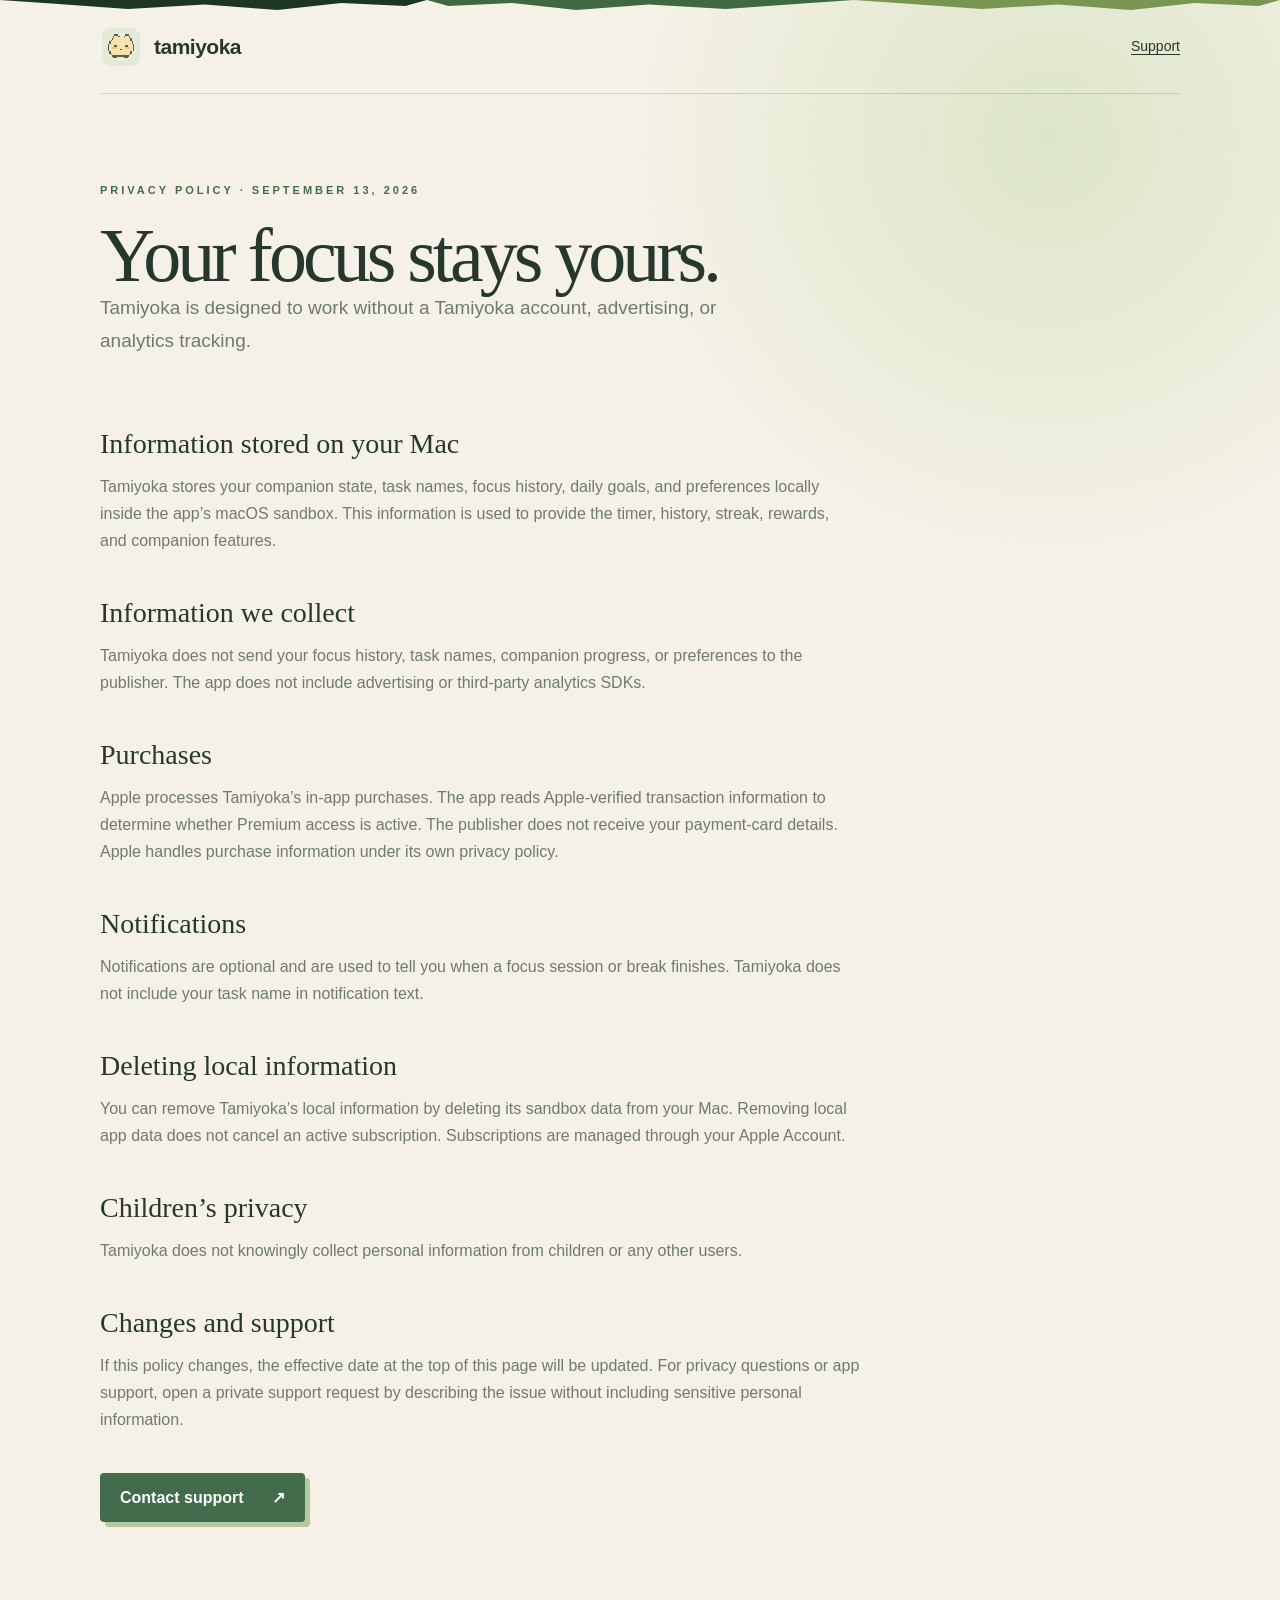
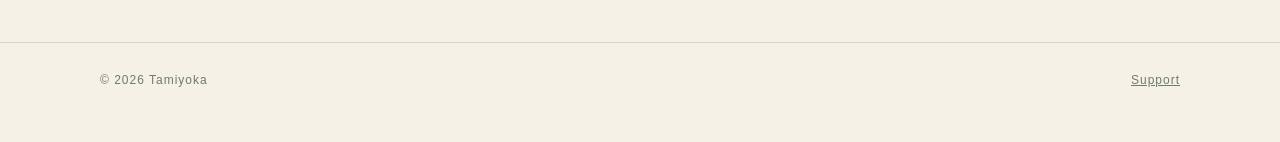
==== privacy.html @ 180ba118 "Add Tamiyoka support and privacy pages" ====
<!doctype html>
<html lang="en">
<head>
  <meta charset="utf-8">
  <meta name="viewport" content="width=device-width, initial-scale=1">
  <meta name="description" content="Tamiyoka privacy policy.">
  <title>Privacy Policy · Tamiyoka</title>
  <link rel="icon" href="icon.png">
  <link rel="stylesheet" href="styles.css">
</head>
<body>
  <div class="canopy" aria-hidden="true"><span></span><span></span><span></span></div>
  <main>
    <nav>
      <a class="brand" href="./"><img src="icon.png" alt=""><span>tamiyoka</span></a>
      <a href="./">Support</a>
    </nav>
    <article class="policy">
      <div class="eyebrow">PRIVACY POLICY · SEPTEMBER 13, 2026</div>
      <h1>Your focus stays yours.</h1>
      <p class="lede">Tamiyoka is designed to work without a Tamiyoka account, advertising, or analytics tracking.</p>

      <h2>Information stored on your Mac</h2>
      <p>Tamiyoka stores your companion state, task names, focus history, daily goals, and preferences locally inside the app’s macOS sandbox. This information is used to provide the timer, history, streak, rewards, and companion features.</p>

      <h2>Information we collect</h2>
      <p>Tamiyoka does not send your focus history, task names, companion progress, or preferences to the publisher. The app does not include advertising or third-party analytics SDKs.</p>

      <h2>Purchases</h2>
      <p>Apple processes Tamiyoka’s in-app purchases. The app reads Apple-verified transaction information to determine whether Premium access is active. The publisher does not receive your payment-card details. Apple handles purchase information under its own privacy policy.</p>

      <h2>Notifications</h2>
      <p>Notifications are optional and are used to tell you when a focus session or break finishes. Tamiyoka does not include your task name in notification text.</p>

      <h2>Deleting local information</h2>
      <p>You can remove Tamiyoka’s local information by deleting its sandbox data from your Mac. Removing local app data does not cancel an active subscription. Subscriptions are managed through your Apple Account.</p>

      <h2>Children’s privacy</h2>
      <p>Tamiyoka does not knowingly collect personal information from children or any other users.</p>

      <h2>Changes and support</h2>
      <p>If this policy changes, the effective date at the top of this page will be updated. For privacy questions or app support, open a private support request by describing the issue without including sensitive personal information.</p>
      <a class="button" href="https://github.com/timjohn2002/tamiyoka-support/issues/new?template=support.yml">Contact support <span aria-hidden="true">↗</span></a>
    </article>
  </main>
  <footer><span>© 2026 Tamiyoka</span><span><a href="./">Support</a></span></footer>
</body>
</html>
---- styles.css ----
:root {
  --ink: #26372d;
  --muted: #6f7b6c;
  --paper: #f5f1e7;
  --sage: #dfe9cb;
  --leaf: #426c4c;
  --line: rgba(38, 55, 45, .16);
}
* { box-sizing: border-box; }
html { background: var(--paper); color: var(--ink); }
body { margin: 0; min-height: 100vh; font-family: Avenir Next, Avenir, ui-rounded, sans-serif; background: radial-gradient(circle at 82% 8%, rgba(196, 218, 168, .5), transparent 26rem), var(--paper); }
a { color: inherit; }
.canopy { position: fixed; inset: 0 0 auto; height: 10px; display: flex; z-index: 2; }
.canopy span { flex: 1; background: #1d3622; clip-path: polygon(0 0,100% 0,95% 60%,80% 30%,65% 100%,48% 45%,30% 90%,12% 35%); }
.canopy span:nth-child(2) { background:#416941; transform: scaleX(-1); }
.canopy span:nth-child(3) { background:#789553; }
main { width: min(1080px, calc(100% - 40px)); margin: auto; }
nav { height: 94px; display:flex; align-items:center; justify-content:space-between; border-bottom:1px solid var(--line); }
nav > a:not(.brand) { font-size: 14px; text-decoration:none; border-bottom:1px solid var(--ink); }
.brand { display:flex; gap:12px; align-items:center; text-decoration:none; font-size:21px; font-weight:700; letter-spacing:-.5px; }
.brand img { width:42px; height:42px; image-rendering:pixelated; border-radius:11px; }
header { padding: 105px 0 112px; max-width: 820px; }
.eyebrow { font-size:11px; font-weight:700; letter-spacing:3px; color:var(--leaf); margin-bottom:22px; }
h1 { margin:0; font: 500 clamp(50px, 8vw, 92px)/.98 Georgia, serif; letter-spacing:-4px; }
header p, .lede { max-width:640px; font-size:19px; line-height:1.65; color:var(--muted); margin:32px 0; }
.button { display:inline-flex; gap:28px; align-items:center; background:var(--leaf); color:white; padding:15px 20px; border-radius:4px; text-decoration:none; font-weight:650; box-shadow:5px 5px 0 #b7c89c; transition:transform .16s, box-shadow .16s; }
.button:hover { transform:translate(3px,3px); box-shadow:2px 2px 0 #b7c89c; }
.quick { display:grid; grid-template-columns:1fr 2fr; gap:60px; padding:70px 0; border-top:1px solid var(--line); }
.quick h2, .details h2, .policy h2 { font:500 28px/1.2 Georgia,serif; margin:12px 0; }
.spark { font-size:26px; color:var(--leaf); }
ol { list-style:none; padding:0; margin:0; }
li { display:grid; grid-template-columns:54px 1fr; border-top:1px solid var(--line); padding:24px 0; }
li:first-child { border-top:0; padding-top:0; }
li > span { color:var(--leaf); font-size:11px; letter-spacing:1px; }
h3 { margin:0 0 8px; font-size:17px; }
li p, .details p, .policy p { color:var(--muted); line-height:1.7; margin:0; }
.details { display:grid; grid-template-columns:1fr 1fr; gap:20px; padding:0 0 100px; }
.details article { background:var(--sage); padding:40px; min-height:290px; border:1px solid rgba(66,108,76,.08); }
.details article:last-child { background:#ebe5d7; }
.details a { display:inline-block; margin-top:28px; text-decoration:none; border-bottom:1px solid; font-weight:600; }
.pixel-heart,.pixel-moon { display:block; font-size:28px; color:var(--leaf); }
footer { border-top:1px solid var(--line); min-height:100px; padding:30px max(20px,calc((100vw - 1080px)/2)); display:flex; justify-content:space-between; color:var(--muted); font-size:12px; letter-spacing:1px; }
.policy { width:min(760px,100%); padding:90px 0 120px; }
.policy h1 { font-size:clamp(46px,7vw,76px); }
.policy .lede { margin-bottom:70px; }
.policy h2 { margin-top:42px; }
.policy .button { margin-top:40px; }
@media (max-width:700px) {
  h1 { letter-spacing:-2px; }
  header { padding:70px 0 80px; }
  .quick { grid-template-columns:1fr; gap:30px; }
  .details { grid-template-columns:1fr; }
  footer { flex-direction:column; gap:12px; }
}
@media (prefers-reduced-motion:reduce) { * { scroll-behavior:auto!important; transition:none!important; } }
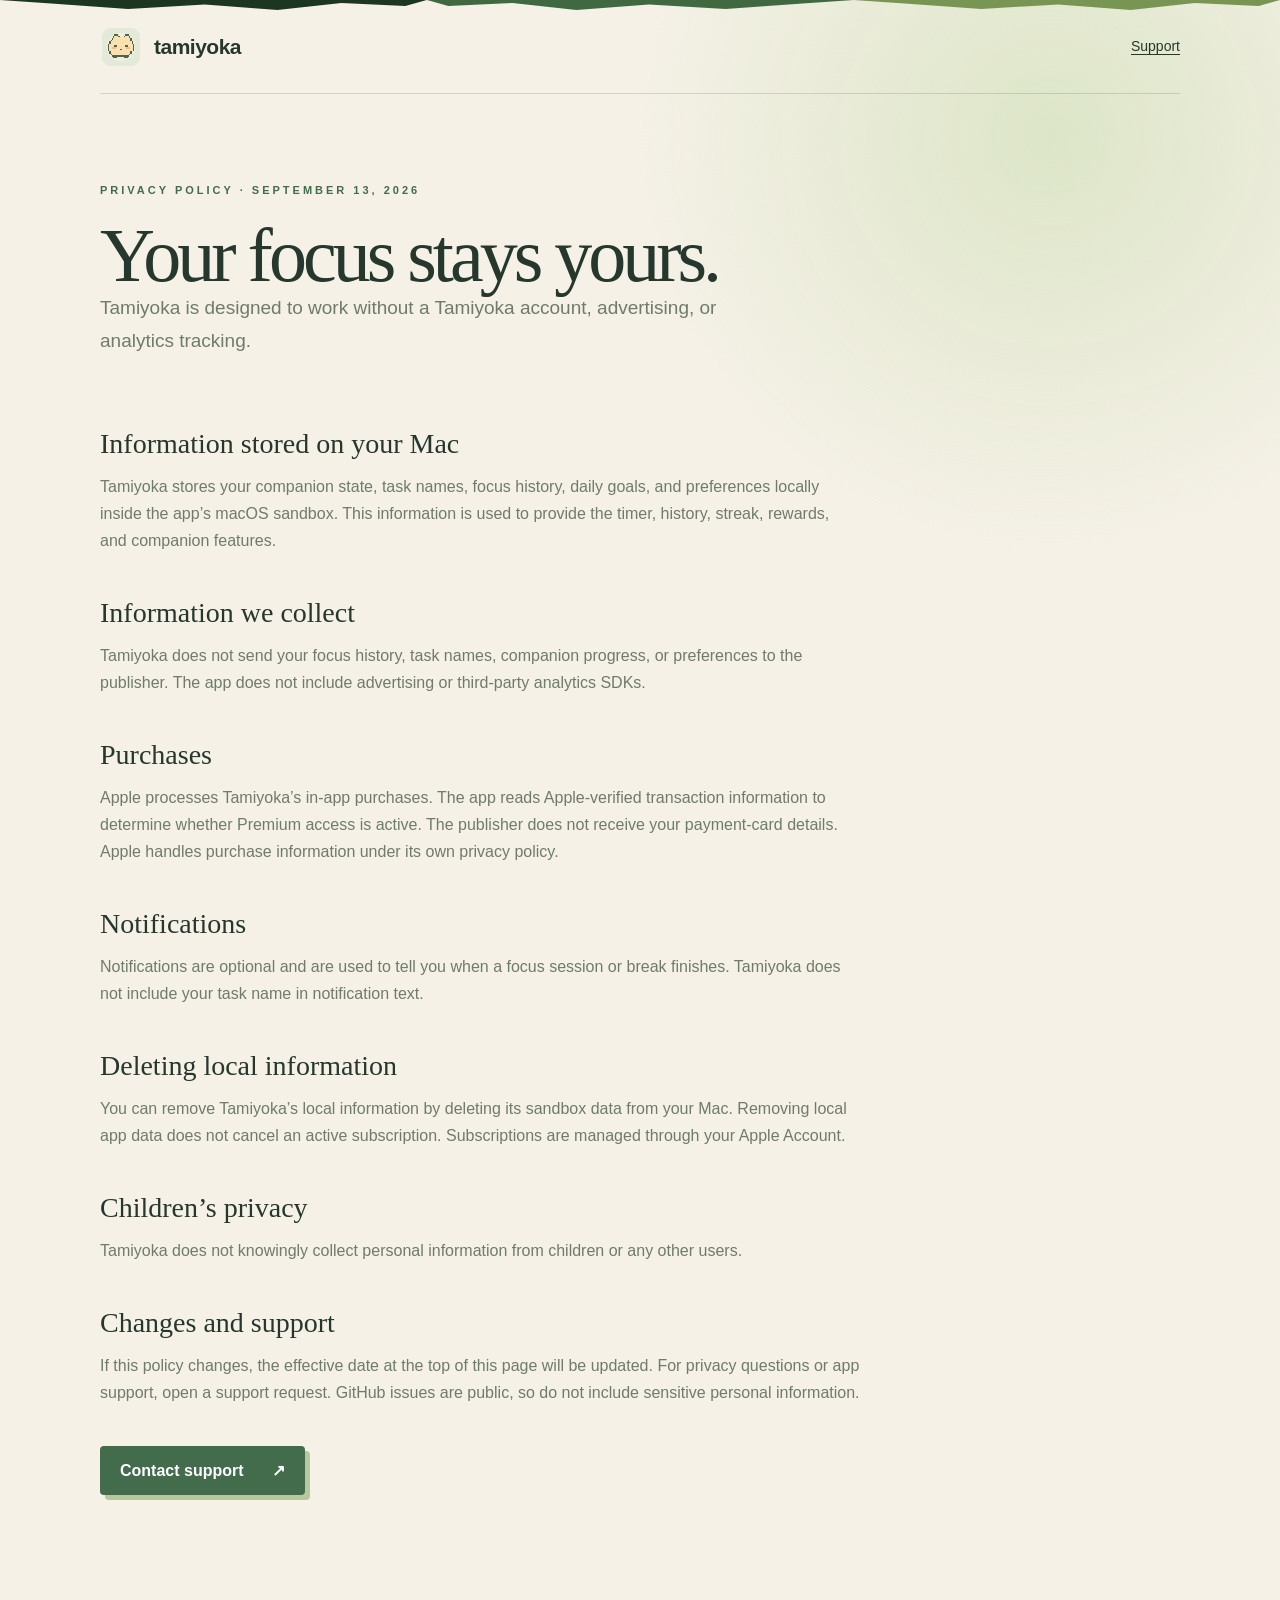
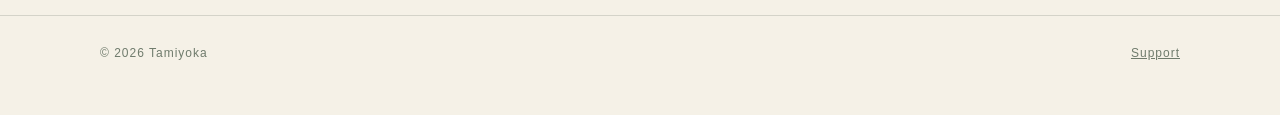
==== commit 708e089d: "Clarify public support requests" ====
--- a/privacy.html
+++ b/privacy.html
@@ -39,7 +39,7 @@
       <p>Tamiyoka does not knowingly collect personal information from children or any other users.</p>
 
       <h2>Changes and support</h2>
-      <p>If this policy changes, the effective date at the top of this page will be updated. For privacy questions or app support, open a private support request by describing the issue without including sensitive personal information.</p>
+      <p>If this policy changes, the effective date at the top of this page will be updated. For privacy questions or app support, open a support request. GitHub issues are public, so do not include sensitive personal information.</p>
       <a class="button" href="https://github.com/timjohn2002/tamiyoka-support/issues/new?template=support.yml">Contact support <span aria-hidden="true">↗</span></a>
     </article>
   </main>
